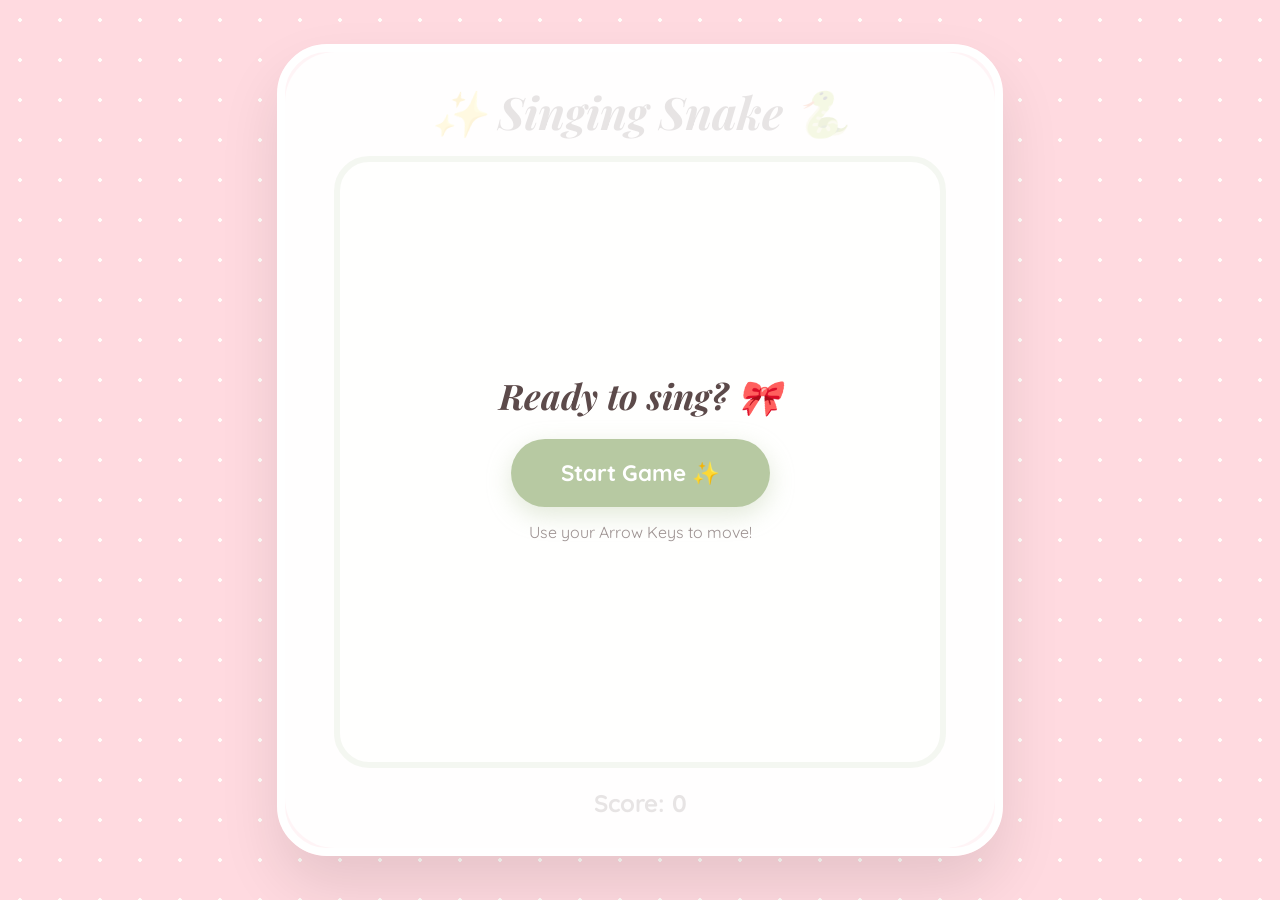
==== AI.html @ 836baebb "Add files via upload" ====
<!DOCTYPE html>
<html lang="en">
<head>
    <meta charset="UTF-8">
    <meta name="viewport" content="width=device-width, initial-scale=1.0">
    <title>🐍 Singing Snake 🎵</title>
    <link href="https://fonts.googleapis.com/css2?family=Quicksand:wght@400;700&family=Playfair+Display:italic,wght@700&display=swap" rel="stylesheet">
    <style>
        :root {
            --pink: #ffdae0;
            --dark-pink: #ff85a1;
            --cream: #fffdf9;
            --sage: #b7c9a2;
            --lavender: #e2d1f9;
            --blue: #a2d2ff;
            --text: #5c4a4a;
        }

        body {
            margin: 0;
            background-color: var(--pink);
            background-image: radial-gradient(var(--cream) 2px, transparent 2px);
            background-size: 40px 40px; 
            font-family: 'Quicksand', sans-serif;
            color: var(--text);
            display: flex;
            flex-direction: column;
            align-items: center;
            justify-content: center;
            min-height: 100vh;
            overflow: hidden;
        }

        #game-container {
            position: relative;
            background: rgba(255, 255, 255, 0.7);
            backdrop-filter: blur(15px);
            padding: 30px;
            border-radius: 50px;
            border: 8px solid white;
            box-shadow: 0 30px 60px rgba(0,0,0,0.1);
            text-align: center;
            width: 90%;
            max-width: 650px;
        }

        h1 {
            font-family: 'Playfair Display', serif;
            font-style: italic;
            margin: 0 0 15px 0;
            font-size: 2.8rem;
            color: var(--text);
        }

        #game-canvas {
            background-color: var(--cream);
            border-radius: 35px;
            border: 6px solid var(--sage);
            display: block;
            margin: 0 auto;
            width: 100%;
            height: auto;
            max-width: 600px;
        }

        .stats {
            margin-top: 20px;
            font-weight: 700;
            font-size: 1.5rem;
        }

        #overlay {
            position: absolute;
            top: 0; left: 0; width: 100%; height: 100%;
            background: rgba(255, 255, 255, 0.85);
            display: flex;
            flex-direction: column;
            align-items: center;
            justify-content: center;
            border-radius: 50px;
            z-index: 10;
        }

        button {
            background: var(--sage);
            color: white;
            border: none;
            padding: 20px 50px;
            border-radius: 60px;
            font-family: 'Quicksand', sans-serif;
            font-weight: bold;
            font-size: 1.4rem;
            cursor: pointer;
            box-shadow: 0 8px 25px rgba(183, 201, 162, 0.4);
            transition: all 0.3s ease;
        }

        button:hover {
            transform: scale(1.05) translateY(-3px);
            background: var(--dark-pink);
            box-shadow: 0 10px 30px rgba(255, 133, 161, 0.4);
        }

        .hint {
            margin-top: 15px;
            font-size: 1rem;
            opacity: 0.6;
        }
    </style>
</head>
<body>

    <div id="game-container">
        <h1>✨ Singing Snake 🐍</h1>
        <canvas id="game-canvas" width="600" height="600"></canvas>
        <div class="stats">Score: <span id="score">0</span></div>
        <div id="overlay">
            <h2 style="font-family: 'Playfair Display'; font-size: 2.2rem; font-style: italic; margin-bottom: 20px;">Ready to sing? 🎀</h2>
            <button id="start-btn">Start Game ✨</button>
            <p class="hint">Use your Arrow Keys to move!</p>
        </div>
    </div>

    <script>
        const canvas = document.getElementById('game-canvas');
        const ctx = canvas.getContext('2d');
        const scoreEl = document.getElementById('score');
        const overlay = document.getElementById('overlay');
        const startBtn = document.getElementById('start-btn');

        const gridSize = 30; 
        const tileCount = 20;

        let score = 0;
        let dx = 1;
        let dy = 0;
        let snake = [];
        let food = {x: 5, y: 5, icon: '🎵'};
        let gameActive = false;
        let gameLoopTimeout;
        
        // Removed the white segment so it pops!
        const pearlColors = ['#b7c9a2', '#ffdae0', '#e2d1f9', '#a2d2ff']; 
        const notes = ['🎵', '🎶', '🎼', '✨', '🌸', '🍭'];

        let audioCtx;
        function initAudio() {
            if (!audioCtx) audioCtx = new (window.AudioContext || window.webkitAudioContext)();
        }

        function playChime() {
            if (!audioCtx) return;
            const osc = audioCtx.createOscillator();
            const gain = audioCtx.createGain();
            osc.type = 'sine';
            osc.frequency.setValueAtTime(440 + (score * 20), audioCtx.currentTime);
            gain.gain.setValueAtTime(0.1, audioCtx.currentTime);
            gain.gain.exponentialRampToValueAtTime(0.01, audioCtx.currentTime + 0.4);
            osc.connect(gain);
            gain.connect(audioCtx.destination);
            osc.start();
            osc.stop(audioCtx.currentTime + 0.4);
        }

        function drawGame() {
            if (!gameActive) return;

            const head = {x: snake[0].x + dx, y: snake[0].y + dy};
            
            if (head.x < 0 || head.x >= tileCount || head.y < 0 || head.y >= tileCount ||
                snake.some(part => part.x === head.x && part.y === head.y)) {
                return endGame();
            }

            snake.unshift(head);

            if (head.x === food.x && head.y === food.y) {
                score++;
                scoreEl.innerText = score;
                playChime();
                food = {
                    x: Math.floor(Math.random() * tileCount),
                    y: Math.floor(Math.random() * tileCount),
                    icon: notes[Math.floor(Math.random() * notes.length)]
                };
            } else {
                snake.pop();
            }

            ctx.fillStyle = '#fffdf9';
            ctx.fillRect(0, 0, canvas.width, canvas.height);

            // Subtle lines
            ctx.strokeStyle = '#f4f0e6';
            ctx.lineWidth = 2;
            for(let i=0; i<canvas.height; i+=gridSize*2) {
                ctx.beginPath(); ctx.moveTo(0, i); ctx.lineTo(canvas.width, i); ctx.stroke();
            }

            // Food
            ctx.font = '28px Arial';
            ctx.textAlign = 'center';
            ctx.fillText(food.icon, food.x * gridSize + gridSize/2, food.y * gridSize + gridSize/1.2);

            // Snake
            snake.forEach((part, index) => {
                ctx.fillStyle = pearlColors[index % pearlColors.length];
                ctx.beginPath();
                ctx.arc(part.x * gridSize + gridSize/2, part.y * gridSize + gridSize/2, gridSize/2 - 2, 0, Math.PI * 2);
                ctx.fill();
                // Pearl shine
                ctx.fillStyle = 'rgba(255,255,255,0.4)';
                ctx.beginPath();
                ctx.arc(part.x * gridSize + gridSize/3, part.y * gridSize + gridSize/3, 4, 0, Math.PI * 2);
                ctx.fill();
            });

            gameLoopTimeout = setTimeout(drawGame, 130);
        }

        function startGame() {
            initAudio();
            if (audioCtx.state === 'suspended') audioCtx.resume();
            clearTimeout(gameLoopTimeout);
            score = 0;
            scoreEl.innerText = score;
            dx = 1; dy = 0;
            snake = [{x: 10, y: 10}, {x: 9, y: 10}, {x: 8, y: 10}];
            gameActive = true;
            overlay.style.display = 'none';
            drawGame();
        }

        function endGame() {
            gameActive = false;
            overlay.style.display = 'flex';
            overlay.querySelector('h2').innerText = "Vocal Break! ☕";
            overlay.querySelector('button').innerText = "Sing Again 🎀";
        }

        window.addEventListener('keydown', (e) => {
            if (!gameActive) return;
            switch(e.key) {
                case 'ArrowUp':    if(dy !== 1)  { dx = 0; dy = -1; } break;
                case 'ArrowDown':  if(dy !== -1) { dx = 0; dy = 1;  } break;
                case 'ArrowLeft':  if(dx !== 1)  { dx = -1; dy = 0; } break;
                case 'ArrowRight': if(dx !== -1) { dx = 1; dy = 0;  } break;
            }
        });

        startBtn.addEventListener('click', startGame);
    </script>
</body>
</html>
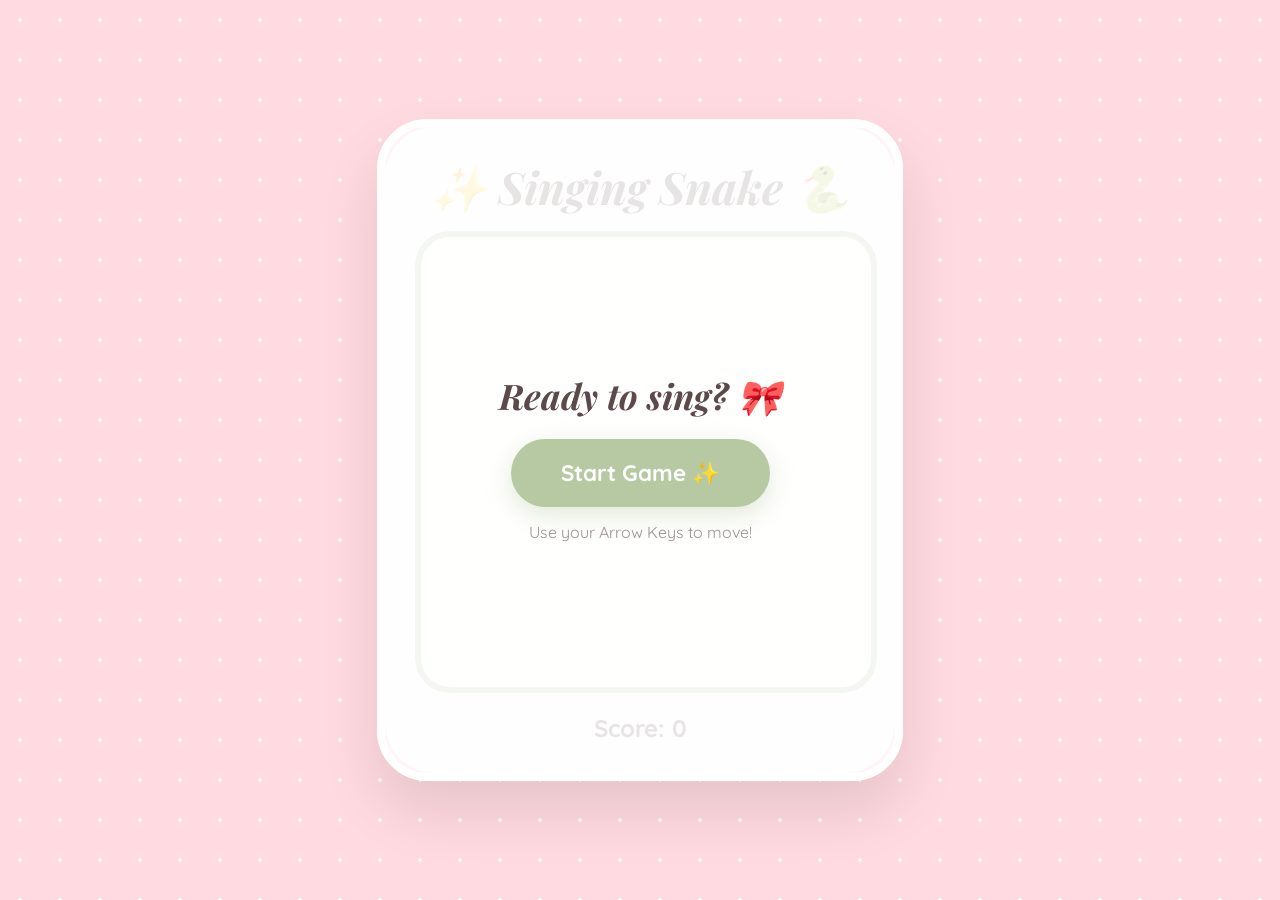
==== commit ece0d19f: "Update AI.html" ====
--- a/AI.html
+++ b/AI.html
@@ -15,34 +15,33 @@
             --blue: #a2d2ff;
             --text: #5c4a4a;
         }
-
-        body {
-            margin: 0;
-            background-color: var(--pink);
-            background-image: radial-gradient(var(--cream) 2px, transparent 2px);
-            background-size: 40px 40px; 
-            font-family: 'Quicksand', sans-serif;
-            color: var(--text);
-            display: flex;
-            flex-direction: column;
-            align-items: center;
-            justify-content: center;
-            min-height: 100vh;
-            overflow: hidden;
-        }
+body {
+    margin: 0;
+    background-color: var(--pink);
+    background-image: radial-gradient(var(--cream) 2px, transparent 2px);
+    background-size: 40px 40px; 
+    font-family: 'Quicksand', sans-serif;
+    color: var(--text);
+    display: flex;
+    flex-direction: column;
+    align-items: center;
+    justify-content: center;
+    min-height: 100vh;
+    /* Delete the overflow: hidden; line that was here! */
+}
 
         #game-container {
-            position: relative;
-            background: rgba(255, 255, 255, 0.7);
-            backdrop-filter: blur(15px);
-            padding: 30px;
-            border-radius: 50px;
-            border: 8px solid white;
-            box-shadow: 0 30px 60px rgba(0,0,0,0.1);
-            text-align: center;
-            width: 90%;
-            max-width: 650px;
-        }
+    position: relative;
+    background: rgba(255, 255, 255, 0.7);
+    backdrop-filter: blur(15px);
+    padding: 30px;
+    border-radius: 50px;
+    border: 8px solid white;
+    box-shadow: 0 30px 60px rgba(0,0,0,0.1);
+    text-align: center;
+    width: 90%;
+    max-width: 450px; /* Change this from 650px to 450px */
+}
 
         h1 {
             font-family: 'Playfair Display', serif;
@@ -251,4 +250,4 @@
         startBtn.addEventListener('click', startGame);
     </script>
 </body>
-</html>+</html>
